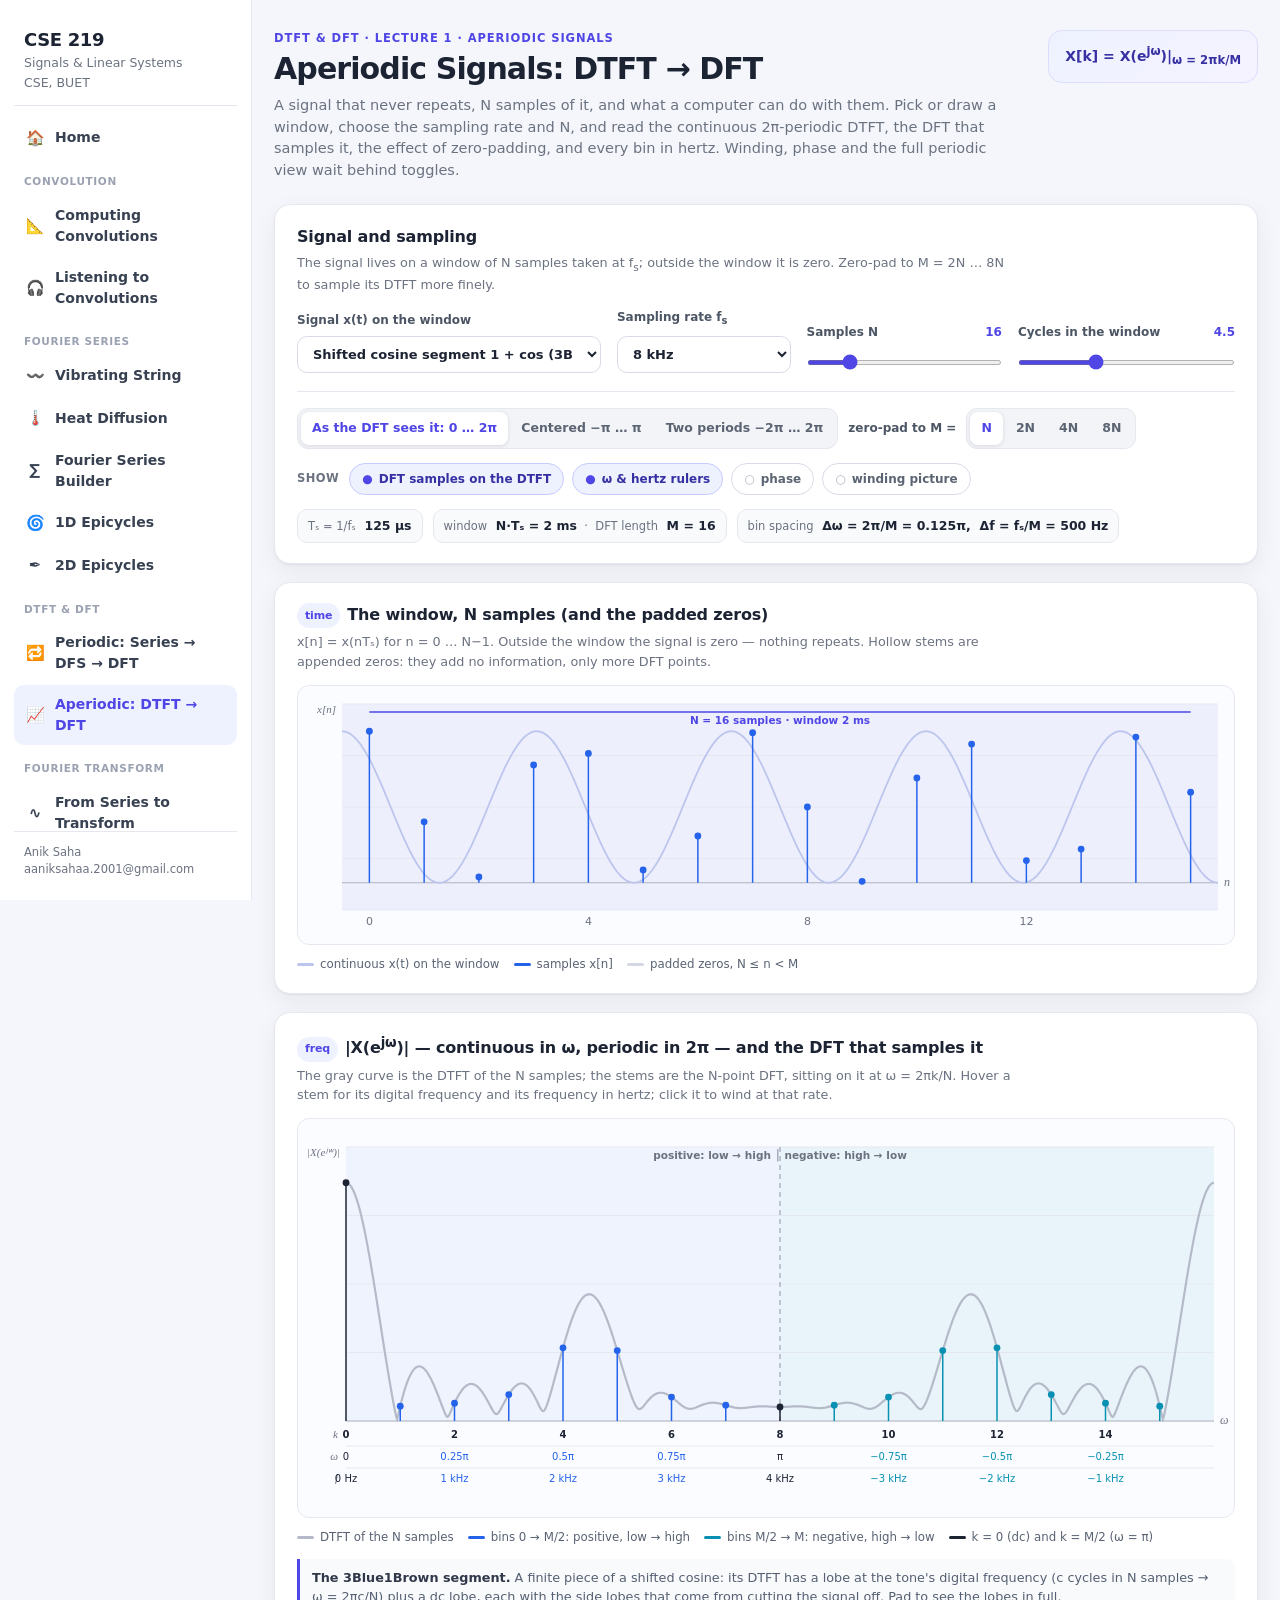
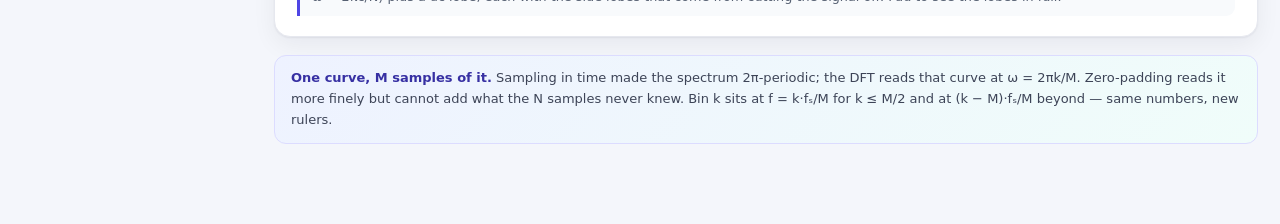
==== aperiodic-fourier.html @ 0ceb11e1 "Consolidate the DTFT & DFT demos into two labs: periodic and aperiodic - periodic-fourier.html: pres" ====
<!DOCTYPE html>
<html lang="en">
<head>
<meta charset="UTF-8" />
<meta name="viewport" content="width=device-width, initial-scale=1.0" />
<title>Aperiodic Signals: DTFT → DFT · CSE 219</title>
<link rel="icon" href="favicon.svg" type="image/svg+xml" />
<link rel="stylesheet" href="assets/site.css" />
<script src="assets/site.js" defer></script>
<script src="assets/fourier-lab.js"></script>
<style>
  :root{--violet:#4f46e5;--violet-dark:#3730a3;--violet-soft:#eef2ff;--blue:#2563eb;--cyan:#0891b2;--orange:#ea580c;--plot:#fbfcff;--radius:16px}
  .content{overflow-x:hidden}
  [hidden]{display:none!important}
  .lab{width:100%;max-width:1240px;margin:0 auto;padding:30px 22px 80px}
  .lab-header{display:flex;align-items:flex-start;justify-content:space-between;gap:24px;margin-bottom:22px}
  .eyebrow{color:var(--violet);font-size:11.5px;font-weight:800;letter-spacing:.08em;text-transform:uppercase;margin-bottom:5px}
  .lab-header h1{font-size:30px;line-height:1.15;letter-spacing:-.03em;margin:0}
  .lab-header p{color:var(--muted);font-size:14.5px;max-width:760px;margin:8px 0 0}
  .limit-pill{flex:none;background:linear-gradient(135deg,#eef2ff,#f5f3ff);color:var(--violet-dark);border:1px solid #dcdcff;border-radius:14px;padding:12px 16px;font-size:14px;font-weight:800;white-space:nowrap}
  .card{background:var(--card);border:1px solid var(--line);border-radius:var(--radius);box-shadow:var(--shadow);padding:20px 22px;margin-bottom:18px;min-width:0}
  .card-head{display:flex;justify-content:space-between;align-items:flex-start;gap:18px;margin-bottom:14px}
  .card-head h2{font-size:16px;letter-spacing:-.01em;margin:0}
  .card-head p{font-size:12.8px;color:var(--muted);margin:4px 0 0;max-width:720px}
  .step{display:inline-flex;align-items:center;justify-content:center;min-width:25px;height:25px;padding:0 8px;border-radius:999px;background:var(--violet-soft);color:var(--violet);font-size:11px;font-weight:900;margin-right:7px;vertical-align:2px}
  .controls{display:grid;grid-template-columns:1.4fr .8fr .9fr 1fr;gap:16px;align-items:end}
  .field{min-width:0}
  .field label{display:flex;justify-content:space-between;gap:8px;color:#4b5563;font-size:12px;font-weight:800;margin-bottom:7px}
  .field output{color:var(--violet);font-variant-numeric:tabular-nums}
  .field.off{visibility:hidden}
  select{width:100%;border:1px solid #d9dce6;border-radius:10px;background:#fff;color:var(--ink);font:inherit;font-size:13px;font-weight:650;padding:9px 11px;outline:none}
  select:focus{border-color:#a5b4fc;box-shadow:0 0 0 3px #eef2ff}
  input[type=range]{width:100%;height:5px;margin:8px 0;accent-color:var(--violet)}
  .control-bottom{display:flex;align-items:center;justify-content:space-between;gap:14px;border-top:1px solid var(--line);margin-top:18px;padding-top:16px;flex-wrap:wrap}
  .seg-row{display:flex;gap:10px;flex-wrap:wrap;align-items:center}
  .seg-label{font-size:12px;font-weight:800;color:#4b5563}
  .segmented{display:inline-flex;background:#f3f4f8;border:1px solid var(--line);padding:3px;border-radius:11px;gap:2px}
  .segmented button{border:0;background:transparent;color:#5b6472;font:inherit;font-size:12.5px;font-weight:800;padding:7px 11px;border-radius:8px;cursor:pointer;white-space:nowrap}
  .segmented button.active{background:#fff;color:var(--violet);box-shadow:0 1px 4px rgba(16,24,40,.12)}
  .chips{display:flex;gap:8px;flex-wrap:wrap;align-items:center}
  .chips .lbl{font-size:11.5px;font-weight:800;color:#6b7280;letter-spacing:.04em;text-transform:uppercase;margin-right:2px}
  .chip{border:1px solid #d9dce6;background:#fff;color:#5b6472;border-radius:999px;padding:6px 12px;font:inherit;font-size:12px;font-weight:800;cursor:pointer;white-space:nowrap}
  .chip::before{content:"○";margin-right:6px;color:#b0b6c4}
  .chip.on{background:var(--violet-soft);border-color:#c7cbff;color:var(--violet-dark)}
  .chip.on::before{content:"●";color:var(--violet)}
  .live-metrics{display:flex;gap:10px;flex-wrap:wrap;margin-top:14px}
  .metric{background:#f8fafc;border:1px solid var(--line);border-radius:10px;padding:7px 10px;color:var(--muted);font-size:11.5px}
  .metric b{color:var(--ink);font-size:12.5px;font-variant-numeric:tabular-nums;margin-left:5px}
  .plot-card{margin:0 0 18px}
  .plot-wrap{height:260px;background:var(--plot);border:1px solid var(--line);border-radius:12px;overflow:hidden;position:relative}
  .plot-wrap.spec{height:400px}.plot-wrap.phase{height:220px}.plot-wrap.wind{height:360px}
  canvas{display:block;width:100%;height:100%;touch-action:none}
  #specCanvas{cursor:pointer}#timeCanvas.draw{cursor:crosshair}
  .tip{position:absolute;pointer-events:none;background:#1c2333;color:#fff;font-size:11.5px;line-height:1.55;padding:8px 10px;border-radius:8px;transform:translate(-50%,-112%);white-space:nowrap;opacity:0;transition:opacity .08s}
  .legend{display:flex;flex-wrap:wrap;gap:14px;margin-top:11px;color:#596273;font-size:11.8px}
  .legend span{display:inline-flex;align-items:center;gap:6px}
  .key{width:17px;height:3px;border-radius:2px;background:var(--blue);display:inline-block}
  .key.faint{background:#bcc5ec}.key.negative{background:var(--cyan)}.key.neutral{background:#1c2333}.key.curve{background:#b4bac8}.key.zero{background:#d4d8e2}.key.centroid{background:var(--orange)}.key.angle{background:var(--violet)}
  .ring{width:11px;height:11px;border-radius:50%;border:2px solid var(--orange);display:inline-block}
  .teaching-note{background:#f8fafc;border-left:3px solid var(--violet);border-radius:0 9px 9px 0;color:#566072;font-size:12.8px;line-height:1.55;margin-top:12px;padding:9px 12px}
  .teaching-note b{color:#303849}
  .wind-controls{display:grid;grid-template-columns:1.4fr auto;gap:14px;align-items:end;margin-bottom:12px}
  .mantra{background:linear-gradient(135deg,#eef2ff,#f0fdfa);border:1px solid #dcdcff;border-radius:12px;padding:12px 16px;margin-top:4px;font-size:13px;color:#3d4457;line-height:1.6}
  .mantra b{color:var(--violet-dark)}
  @media(max-width:1080px){.controls{grid-template-columns:1fr 1fr}.plot-wrap{height:240px}.plot-wrap.spec{height:360px}.plot-wrap.wind{height:320px}.wind-controls{grid-template-columns:1fr}}
  @media(max-width:680px){.lab{padding:22px 14px 60px}.lab-header{display:block}.limit-pill{display:inline-block;margin-top:13px;white-space:normal}.lab-header h1{font-size:25px}.card{padding:17px 15px}.controls{grid-template-columns:1fr}.control-bottom{align-items:stretch;flex-direction:column}.plot-wrap{height:220px}.plot-wrap.spec{height:330px}.card-head{display:block}}
</style>
</head>
<body>
<div class="site">
  <aside class="sidebar" id="siteSidebar"></aside>
  <main class="content">
    <div class="lab">
      <header class="lab-header">
        <div>
          <div class="eyebrow">DTFT &amp; DFT · lecture 1 · aperiodic signals</div>
          <h1>Aperiodic Signals: DTFT → DFT</h1>
          <p>A signal that never repeats, N samples of it, and what a computer can do with them. Pick or draw a window, choose the sampling rate and N, and read the continuous 2π-periodic DTFT, the DFT that samples it, the effect of zero-padding, and every bin in hertz. Winding, phase and the full periodic view wait behind toggles.</p>
        </div>
        <div class="limit-pill">X[k] = X(e<sup>jω</sup>)|<sub>ω = 2πk/M</sub></div>
      </header>

      <section class="card" aria-labelledby="controlsTitle">
        <div class="card-head">
          <div><h2 id="controlsTitle">Signal and sampling</h2><p>The signal lives on a window of N samples taken at f<sub>s</sub>; outside the window it is zero. Zero-pad to M = 2N … 8N to sample its DTFT more finely.</p></div>
        </div>
        <div class="controls">
          <div class="field">
            <label for="signalSelect"><span>Signal x(t) on the window</span></label>
            <select id="signalSelect">
              <option value="cosine">Shifted cosine segment 1 + cos (3Blue1Brown)</option>
              <option value="tone">Windowed tone cos, c cycles in the window</option>
              <option value="twoClose">Two close tones, c and c + 0.7 cycles</option>
              <option value="rect">Rectangular pulse, length L</option>
              <option value="expo">Decaying exponential aⁿ</option>
              <option value="twoSided">Two-sided decay a^|n−N/2|</option>
              <option value="triangle">Triangle</option>
              <option value="sinc">Truncated ideal lowpass (sinc)</option>
              <option value="random">Random samples</option>
              <option value="custom">Custom — draw the window</option>
            </select>
          </div>
          <div class="field">
            <label for="fsSelect"><span>Sampling rate f<sub>s</sub></span></label>
            <select id="fsSelect">
              <option value="1000">1 kHz</option><option value="8000" selected>8 kHz</option><option value="16000">16 kHz</option><option value="44100">44.1 kHz</option><option value="48000">48 kHz</option>
            </select>
          </div>
          <div class="field">
            <label for="nSlider"><span>Samples N</span><output id="nOut">16</output></label>
            <input id="nSlider" type="range" min="4" max="64" step="1" value="16" />
          </div>
          <div class="field" id="paramField">
            <label for="paramSlider"><span id="paramName">—</span><output id="paramOut"></output></label>
            <input id="paramSlider" type="range" min="0" max="1" step="0.1" value="0" />
          </div>
        </div>
        <div class="control-bottom">
          <div class="seg-row">
            <div class="segmented" id="viewGroup" role="group" aria-label="Frequency range">
              <button type="button" data-value="standard">As the DFT sees it: 0 … 2π</button>
              <button type="button" data-value="centered">Centered −π … π</button>
              <button type="button" data-value="wide">Two periods −2π … 2π</button>
            </div>
            <span class="seg-label">zero-pad to M =</span>
            <div class="segmented" id="padGroup" role="group" aria-label="Zero padding">
              <button type="button" data-value="1">N</button><button type="button" data-value="2">2N</button><button type="button" data-value="4">4N</button><button type="button" data-value="8">8N</button>
            </div>
          </div>
          <div class="chips" id="chips">
            <span class="lbl">show</span>
            <button type="button" class="chip" data-toggle="samples">DFT samples on the DTFT</button>
            <button type="button" class="chip" data-toggle="rulers">ω &amp; hertz rulers</button>
            <button type="button" class="chip" data-toggle="phase">phase</button>
            <button type="button" class="chip" data-toggle="winding">winding picture</button>
          </div>
        </div>
        <div class="live-metrics" aria-live="polite">
          <div class="metric" id="tsMetric">Tₛ = 1/fₛ <b>—</b></div>
          <div class="metric" id="winMetric">window <b>—</b></div>
          <div class="metric" id="dwMetric">bin spacing <b>—</b></div>
        </div>
      </section>

      <article class="card plot-card">
        <div class="card-head">
          <div><h2><span class="step">time</span>The window, N samples (and the padded zeros)</h2><p id="timeCaption">x[n] = x(nTₛ) for n = 0 … N−1. Outside the window the signal is zero — nothing repeats. Hollow stems are appended zeros: they add no information, only more DFT points.</p></div>
        </div>
        <div class="plot-wrap"><canvas id="timeCanvas" aria-label="Aperiodic signal, its samples and padded zeros"></canvas><div class="tip" id="timeTip"></div></div>
        <div class="legend">
          <span><i class="key faint"></i> continuous x(t) on the window</span>
          <span><i class="key"></i> samples x[n]</span>
          <span><i class="key zero"></i> padded zeros, N ≤ n &lt; M</span>
        </div>
      </article>

      <article class="card plot-card">
        <div class="card-head">
          <div><h2><span class="step">freq</span>|X(e<sup>jω</sup>)| — continuous in ω, periodic in 2π — and the DFT that samples it</h2><p id="specCaption"></p></div>
        </div>
        <div class="plot-wrap spec"><canvas id="specCanvas" aria-label="DTFT magnitude with DFT samples"></canvas><div class="tip" id="specTip"></div></div>
        <div class="legend">
          <span><i class="key curve"></i> DTFT of the N samples</span>
          <span><i class="key"></i> bins 0 → M/2: positive, low → high</span>
          <span><i class="key negative"></i> bins M/2 → M: negative, high → low</span>
          <span><i class="key neutral"></i> k = 0 (dc) and k = M/2 (ω = π)</span>
          <span id="ringKey" hidden><i class="ring"></i> the original N-point bins</span>
        </div>
        <div class="teaching-note" id="specNote"></div>
      </article>

      <article class="card plot-card" id="phaseCard" hidden>
        <div class="card-head">
          <div><h2><span class="step">∠X</span>Phase ∠X(e<sup>jω</sup>)</h2><p>Principal value in (−π, π]. Jumps of 2π are wrap-around; jumps of π happen where the magnitude crosses zero. A time shift shows up as a linear slope.</p></div>
        </div>
        <div class="plot-wrap phase"><canvas id="phaseCanvas" aria-label="DTFT phase"></canvas><div class="tip" id="phaseTip"></div></div>
      </article>

      <article class="card plot-card" id="windCard" hidden>
        <div class="card-head">
          <div><h2><span class="step">wind</span>Wind the samples around the origin</h2><p>Sample n is placed at radius x[n] and turned by −ω·n: consecutive points are rotated by the same angle ω — the digital frequency. The sum of the points is X(e<sup>jω</sup>); their centroid is X(e<sup>jω</sup>)/N. Nothing repeats, so every ω gives its own value.</p></div>
        </div>
        <div class="wind-controls">
          <div class="field">
            <label for="rateSlider"><span>Winding rate ω (radians per sample)</span><output id="rateOut">0.25π</output></label>
            <input id="rateSlider" type="range" min="0" max="6.2832" step="0.01" value="0.7854" />
          </div>
          <div class="chips" id="windChips"><button type="button" class="chip on" data-toggle="wcurve">continuous curve</button></div>
        </div>
        <div class="plot-wrap wind"><canvas id="windCanvas" aria-label="Samples wound around the origin with their centroid"></canvas><div class="tip" id="windTip"></div></div>
        <div class="legend">
          <span><i class="key"></i> wound samples x[n]e<sup>−jωn</sup></span>
          <span><i class="key curve"></i> the wound continuous window</span>
          <span><i class="key angle"></i> turn per sample ω</span>
          <span><i class="key centroid"></i> centroid = X(e<sup>jω</sup>)/N</span>
        </div>
        <div class="live-metrics" aria-live="polite">
          <div class="metric" id="turnMetric">turn per sample <b>—</b></div>
          <div class="metric" id="physMetric">physical rate <b>—</b></div>
          <div class="metric" id="centroidMetric">centroid <b>—</b></div>
        </div>
        <div class="teaching-note">Click a DFT stem to wind at that bin. Slide past ω = π and the picture mirrors: a turn of more than half a circle per sample looks like a smaller turn the other way — which is why the right half of the spectrum holds the negative frequencies, and why the whole thing repeats at 2π. Picture after 3Blue1Brown, <i>But what is the Fourier Transform?</i></div>
      </article>

      <div class="mantra"><b>One curve, M samples of it.</b> Sampling in time made the spectrum 2π-periodic; the DFT reads that curve at ω = 2πk/M. Zero-padding reads it more finely but cannot add what the N samples never knew. Bin k sits at f = k·fₛ/M for k ≤ M/2 and at (k − M)·fₛ/M beyond — same numbers, new rulers.</div>

    </div>
  </main>
</div>

<script>
(function(){
  "use strict";
  const {TAU,PI,C,$,setupCanvas,line,text,dot,hollow,gridFrame,piFrac,fmtHz,fmtSec,fmtC,dft,dtft,binClass,binColor,tints,rulers,windingPlane,bindHover,bindPaint,presetTokens,bindChips,bindSegmented}=window.FL;
  const G=256;
  // Signals on the window u ∈ [0,1) (n = uN). Parameter specs drive the generic slider.
  const SIG={
    cosine:{param:{name:"Cycles in the window",min:0.5,max:12,step:0.5,val:4.5},fn:(u,c)=>1+Math.cos(TAU*c*u),
      note:`<b>The 3Blue1Brown segment.</b> A finite piece of a shifted cosine: its DTFT has a lobe at the tone's digital frequency (c cycles in N samples → ω = 2πc/N) plus a dc lobe, each with the side lobes that come from cutting the signal off. Pad to see the lobes in full.`},
    tone:{param:{name:"Cycles c in the window",min:0,max:16,step:0.1,val:3},fn:(u,c)=>Math.cos(TAU*c*u),
      note:`<b>Windowed tone.</b> With an integer number of cycles the tone lands on a bin and the DTFT's zeros land on every other bin: one clean stem per side. Make c non-integer and the bins sample the skirts instead — leakage — which zero-padding reveals in full.`},
    twoClose:{param:{name:"Cycles c of the first tone",min:0,max:16,step:0.1,val:3},fn:(u,c)=>Math.cos(TAU*c*u)+Math.cos(TAU*(c+0.7)*u),
      note:`<b>Two close tones.</b> Their lobes overlap into one bump because only N samples were taken. Zero-padding draws the bump in more detail but never splits it; only more real samples (larger N) do.`},
    rect:{param:{name:"Pulse length L (samples)",min:1,max:64,step:1,val:4},fn:(u,L,N)=>u*N<L?1:0,
      note:`<b>Rectangular pulse.</b> |X| = |sin(ωL/2)/sin(ω/2)|: a main lobe of width 4π/L and side lobes. Try the two-period view — the whole pattern repeats every 2π because e<sup>−jωn</sup> cannot tell ω from ω + 2π.`},
    expo:{param:{name:"Decay a",min:0.5,max:0.98,step:0.02,val:0.8},fn:(u,a,N)=>Math.pow(a,u*N),
      note:`<b>Decaying exponential.</b> X ≈ 1/(1 − ae<sup>−jω</sup>): lowpass, largest at ω = 0 and again near 2π (the same frequency), smallest at ω = π. Bins 0 → N/2 walk up the positive side, bins N/2 → N walk back along the folded negative side.`},
    twoSided:{param:{name:"Decay a",min:0.5,max:0.98,step:0.02,val:0.7},fn:(u,a,N)=>Math.pow(a,Math.abs(u*N-N/2)),
      note:`<b>Two-sided decay.</b> Nearly even about the middle of the window, so the phase is close to linear (the centering shift) and the magnitude is the classic bell (1 − a²)/(1 − 2a cos ω + a²).`},
    triangle:{param:null,fn:u=>1-Math.abs(2*u-1),
      note:`<b>Triangle.</b> The square of the pulse spectrum, so the side lobes fall off faster. Compare the first side lobe with the rectangular pulse.`},
    sinc:{param:{name:"Cutoff ω_c (× π)",min:0.1,max:0.9,step:0.05,val:0.4},fn:(u,wc,N)=>{const m=u*N-N/2;return Math.abs(m)<1e-9?wc:Math.sin(wc*PI*m)/(PI*m);},
      note:`<b>Truncated ideal lowpass.</b> The infinite sinc has a brick-wall spectrum; cut to N samples it ripples near the edge (Gibbs). Increase N: the transition sharpens, the overshoot stays.`},
    random:{param:null,fn:(u,_,N)=>{let s=12345+Math.floor(u*N);s=(s*1103515245+12345)%2147483648;return s/2147483648*2-1;},
      note:`<b>Random samples.</b> No structure to speak of — but still a continuous curve that the bins sample, still symmetric about ω = π because the samples are real.`},
    custom:{param:null,note:`<b>Your signal.</b> Drag on the time plot to reshape the window. Watch how a narrow feature spreads the spectrum out, and how a smooth one keeps it near dc.`},
  };
  const state={signal:"cosine",fs:8000,N:16,pad:1,view:"standard",samples:true,rulers:true,phase:false,winding:false,wcurve:true,wrate:PI/4,param:4.5,hoverK:null,hoverW:null,custom:new Float64Array(G),paintRange:null};
  const M=()=>state.N*state.pad, Ts=()=>1/state.fs;
  function xu(u){ if(u<0||u>=1)return 0; if(state.signal!=="custom"){const S=SIG[state.signal];return S.fn(u,state.param,state.N);} const f=u*G,i=Math.floor(f),t=f-i;return state.custom[i]*(1-t)+state.custom[Math.min(G-1,i+1)]*t; }
  function samples(){const x=[];for(let n=0;n<state.N;n++)x.push(xu(n/state.N));return x;}
  function range(){ if(state.paintRange)return state.paintRange; let lo=Infinity,hi=-Infinity;for(let i=0;i<=200;i++){const v=xu(i/200*(1-1e-9));lo=Math.min(lo,v);hi=Math.max(hi,v);} lo=Math.min(lo,0);hi=Math.max(hi,0);const pad=(hi-lo)*0.18||0.5;return {lo:lo-pad,hi:hi+pad}; }
  const RANGES={standard:[0,TAU],centered:[-PI,PI],wide:[-TAU,TAU]};
  const wrapW=w=>((w+PI)%TAU+TAU)%TAU-PI;

  /* ---------------- time ---------------- */
  let timeGeom=null;
  function drawTime(){
    const {ctx,w,h}=setupCanvas($("timeCanvas"));
    const N=state.N,Mlen=M(),rg=range(),p={l:44,r:16,t:18,b:34};
    const px=n=>p.l+(n+0.5)/Mlen*(w-p.l-p.r),py=v=>h-p.b-(v-rg.lo)/(rg.hi-rg.lo)*(h-p.t-p.b);
    ctx.fillStyle=C.keep;ctx.fillRect(px(-0.5),p.t,px(N-0.5)-px(-0.5),h-p.t-p.b);
    for(let i=0;i<=4;i++){const yy=p.t+i*(h-p.t-p.b)/4;line(ctx,p.l,yy,w-p.r,yy,C.grid,1);}
    const y0=py(0);line(ctx,p.l,y0,w-p.r,y0,C.axis,1.2);
    ctx.beginPath();const K=600;for(let i=0;i<=K;i++){const u=i/K*(1-1e-9);const xx=px(u*N-0.5),yy=py(xu(u));i?ctx.lineTo(xx,yy):ctx.moveTo(xx,yy);}
    ctx.strokeStyle=state.signal==="custom"?C.blue:C.blueSoft;ctx.lineWidth=state.signal==="custom"?2.2:1.8;ctx.stroke();
    const r=Math.max(1.6,Math.min(3.4,160/Mlen)),x=samples();
    for(let n=0;n<Mlen;n++){const xx=px(n);if(n<N){const yy=py(x[n]);line(ctx,xx,y0,xx,yy,C.blue,Mlen>64?1:1.5);dot(ctx,xx,yy,r,C.blue);}else hollow(ctx,xx,y0,r,C.zero,1.2);}
    const yB=p.t+8;line(ctx,px(0),yB,px(N-1),yB,C.violet,1.3);text(ctx,`N = ${N} samples · window ${fmtSec(N*Ts())}`,(px(0)+px(N-1))/2,yB+9,"center",C.violet,"600 10.5px system-ui");
    if(Mlen>N){line(ctx,px(N),yB,px(Mlen-1),yB,"#9aa3b2",1.3);text(ctx,`${Mlen-N} zeros`,(px(N)+px(Mlen-1))/2,yB+9,"center","#6b7280","600 10.5px system-ui");}
    const every=Mlen>=64?16:Mlen>=32?8:4;for(let n=0;n<Mlen;n+=every)text(ctx,String(n),px(n),h-p.b+12);
    text(ctx,"n",w-p.r+6,y0,"left",C.muted,"italic 12px Georgia");text(ctx,"x[n]",p.l-6,p.t+6,"right",C.muted,"italic 11px Georgia");
    if(state.signal==="custom")text(ctx,"drag inside the window to draw",w-p.r-6,p.t+24,"right",C.violet,"600 10.5px system-ui");
    timeGeom={px,py,rg,p,x,N,Mlen};
  }

  /* ---------------- spectrum + phase ---------------- */
  let specGeom=null,phaseGeom=null;
  function freqAxis(ctx,w,p,y0){
    const [lo,hi]=RANGES[state.view],px=v=>p.l+(v-lo)/(hi-lo)*(w-p.l-p.r);
    for(let m=Math.floor(lo/TAU)-1;m<=Math.ceil(hi/TAU);m++){
      const a=Math.max(lo,m*TAU),b=Math.min(hi,m*TAU+PI),c=Math.max(lo,m*TAU+PI),d=Math.min(hi,(m+1)*TAU);
      tints(ctx,px,p.t,y0,[[a,b,false],[c,d,true]]);
    }
    gridFrame(ctx,p,w,y0,p.t);
    [-PI,PI].forEach(v=>{if(v>lo&&v<hi)line(ctx,px(v),p.t,px(v),y0,"#8d93a3",1,[5,4]);});
    if(state.view==="wide")text(ctx,"principal interval −π … π",px(0),p.t+9,"center","#8d93a3","600 10.5px system-ui");
    else text(ctx,state.view==="standard"?"positive: low → high │ negative: high → low":"negative: high → low │ positive: low → high",(p.l+w-p.r)/2,p.t+9,"center","#6b7280","600 10.5px system-ui");
    return {px,lo,hi};
  }
  function drawSpec(){
    const {ctx,w,h}=setupCanvas($("specCanvas"));
    const N=state.N,Mlen=M(),x=samples(),wide=state.view==="wide",showStems=state.samples&&!wide,showRul=state.rulers&&showStems;
    const p={l:48,r:20,t:28,b:showRul?96:44},y0=h-p.b,ax=freqAxis(ctx,w,p,y0);
    const K=wide?1400:900,curve=[];let peak=0.01;
    for(let i=0;i<=K;i++){const w_=ax.lo+(ax.hi-ax.lo)*i/K,m=dtft(x,w_).mag;curve.push([w_,m]);peak=Math.max(peak,m);}
    const py=v=>y0-v/(peak*1.15)*(y0-p.t);
    ctx.beginPath();curve.forEach(([w_,m],i)=>{const xx=ax.px(w_),yy=py(m);i?ctx.lineTo(xx,yy):ctx.moveTo(xx,yy);});
    ctx.strokeStyle=showStems?C.curve:C.blue;ctx.lineWidth=2.2;ctx.stroke();
    const geom=[];
    if(showStems){
      const X=dft(x,Mlen);
      for(let k=0;k<Mlen;k++){
        let wk=TAU*k/Mlen;if(state.view==="centered"&&wk>=PI)wk-=TAU;
        const cls=binClass(k,Mlen),col=binColor(cls),xx=ax.px(wk),yy=py(X.mag[k]);
        line(ctx,xx,y0,xx,yy,col,Mlen>64?1:1.5);dot(ctx,xx,yy,Math.max(1.6,Math.min(3.4,130/Mlen)),col);
        if(state.pad>1&&k%state.pad===0)hollow(ctx,xx,yy,Math.max(4,Math.min(6,220/Mlen)),C.orange,1.6);
        if(state.hoverK===k){ctx.strokeStyle=C.ink;ctx.lineWidth=1.4;ctx.beginPath();ctx.arc(xx,yy,7,0,TAU);ctx.stroke();}
        if(state.winding&&Math.abs(wrapW(state.wrate-wk))<1e-6){ctx.strokeStyle=C.orange;ctx.lineWidth=1.6;ctx.beginPath();ctx.arc(xx,yy,6,0,TAU);ctx.stroke();}
        geom.push({k,kk:k>Mlen/2?k-Mlen:k,wk,x:xx,y:yy,mag:X.mag[k],cls});
      }
    }
    if(showRul){
      const every=Mlen>=64?Mlen/8:Mlen>=24?4:Mlen>=12?2:1;
      const pick=geom.filter(g=>(state.view==="standard"?g.k:g.kk+Mlen/2)%every===0||g.k===Mlen/2);
      rulers(ctx,p,w,y0,[
        {name:"k",items:pick.map(g=>({x:g.x,label:String(state.view==="centered"?g.kk:g.k).replace("-","−"),color:C.ink}))},
        {name:"ω",items:pick.map(g=>({x:g.x,label:piFrac(TAU*g.kk/Mlen),color:binColor(g.cls)}))},
        {name:"f",items:pick.map(g=>({x:g.x,label:fmtHz(g.kk*state.fs/Mlen),color:binColor(g.cls)}))},
      ]);
    } else {
      const step=PI/2;for(let v=Math.ceil(ax.lo/step)*step;v<=ax.hi+1e-9;v+=step){line(ctx,ax.px(v),y0-3,ax.px(v),y0+3,C.axis);text(ctx,piFrac(v),ax.px(v),y0+13);}
    }
    if(state.hoverW!==null&&(wide||!showStems)){const m=dtft(x,state.hoverW).mag,xx=ax.px(state.hoverW);line(ctx,xx,p.t,xx,y0,C.orange,1,[4,3]);dot(ctx,xx,py(m),4,C.orange,true);}
    text(ctx,"ω",w-p.r+6,y0,"left",C.muted,"italic 12px Georgia");text(ctx,"|X(eʲʷ)|",p.l-6,p.t+6,"right",C.muted,"italic 11px Georgia");
    specGeom={geom,ax,py,p,showStems,x};
  }
  function drawPhase(){
    if(!state.phase)return;
    const {ctx,w,h}=setupCanvas($("phaseCanvas"));
    const x=samples(),p={l:48,r:20,t:18,b:34},y0=h-p.b,ax=freqAxis(ctx,w,p,y0);
    const mid=(p.t+y0)/2,py=v=>mid-v/PI*(y0-p.t)/2*0.92;line(ctx,p.l,mid,w-p.r,mid,C.axis,1);
    [[PI,"π"],[0,"0"],[-PI,"−π"]].forEach(([v,l])=>text(ctx,l,p.l-8,py(v),"right",C.muted,"10.5px system-ui"));
    const K=state.view==="wide"?1400:900;let pen=false,prev=0,peak=0.01;const pts=[];
    for(let i=0;i<=K;i++){const w_=ax.lo+(ax.hi-ax.lo)*i/K,X=dtft(x,w_);pts.push([w_,X]);peak=Math.max(peak,X.mag);}
    ctx.beginPath();
    pts.forEach(([w_,X])=>{ if(X.mag<1e-4*peak){pen=false;return;} const ph=Math.atan2(X.im,X.re),xx=ax.px(w_),yy=py(ph); if(pen&&Math.abs(ph-prev)>PI*0.9)pen=false; pen?ctx.lineTo(xx,yy):ctx.moveTo(xx,yy);pen=true;prev=ph; });
    ctx.strokeStyle=C.blue;ctx.lineWidth=1.8;ctx.stroke();
    const step=PI/2;for(let v=Math.ceil(ax.lo/step)*step;v<=ax.hi+1e-9;v+=step){line(ctx,ax.px(v),y0-3,ax.px(v),y0+3,C.axis);text(ctx,piFrac(v),ax.px(v),y0+13);}
    text(ctx,"∠X",p.l-6,p.t+6,"right",C.muted,"italic 11px Georgia");
    phaseGeom={ax,py,p};
  }

  /* ---------------- winding ---------------- */
  let windGeom=null;
  function drawWind(){
    if(!state.winding)return;
    const {ctx,w,h}=setupCanvas($("windCanvas"));
    const N=state.N,wr=state.wrate,x=samples();
    let R=0.5;for(let i=0;i<=200;i++)R=Math.max(R,Math.abs(xu(i/200*(1-1e-9))));R*=1.12;
    const path=[];if(state.wcurve){for(let i=0;i<=700;i++){const u=i/700*(1-1e-9),v=xu(u),th=-wr*u*N;path.push({re:v*Math.cos(th),im:v*Math.sin(th)});}}
    const pts=[];let cre=0,cim=0;for(let n=0;n<N;n++){const th=-wr*n,re=x[n]*Math.cos(th),im=x[n]*Math.sin(th);pts.push({re,im,n});cre+=re;cim+=im;}
    const centroid={re:cre/N,im:cim/N};
    windGeom=windingPlane(ctx,w,h,{R,path:state.wcurve?path:null,pts,centroid,arc:wr>0?wr%TAU:null,arcLabel:"ω = "+piFrac(wr),centroidLabel:"centroid"});
    const Mlen=M(),kf=wr/TAU*Mlen,onBin=Math.abs(kf-Math.round(kf))<1e-6;
    $("turnMetric").innerHTML=`turn per sample <b>ω = ${piFrac(wr)}</b>${onBin?` &nbsp;= 2π·${Math.round(kf)}/${Mlen}: bin k = ${Math.round(kf)}`:""}`;
    $("physMetric").innerHTML=`physical rate <b>Ω = ω·fₛ = ${(wr*state.fs/1000).toFixed(2)} krad/s, &nbsp;f = ${fmtHz(wr*state.fs/TAU)}</b>`;
    $("centroidMetric").innerHTML=`centroid <b>${fmtC(centroid.re,centroid.im)}</b> &nbsp;→&nbsp; X(e<sup>jω</sup>) = N·centroid = <b>${fmtC(N*centroid.re,N*centroid.im,2)}</b>, |X| = ${(N*Math.hypot(centroid.re,centroid.im)).toFixed(2)}`;
  }

  /* ---------------- readouts ---------------- */
  function configureParam(){
    const S=SIG[state.signal],f=$("paramField");
    if(!S.param){f.classList.add("off");return;} f.classList.remove("off");
    const sl=$("paramSlider");sl.min=S.param.min;sl.max=S.param.name.includes("length")?state.N:S.param.max;sl.step=S.param.step;sl.value=state.param;$("paramName").textContent=S.param.name;
  }
  function updateReadouts(){
    const N=state.N,Mlen=M(),S=SIG[state.signal];
    $("nOut").textContent=String(N);
    if(S.param)$("paramOut").textContent=S.param.name.includes("× π")?piFrac(state.param*PI):(Number.isInteger(S.param.step)?String(state.param):state.param.toFixed(state.param%1?2:0).replace(/\.?0+$/,""));
    $("tsMetric").innerHTML=`Tₛ = 1/fₛ <b>${fmtSec(Ts())}</b>`;
    $("winMetric").innerHTML=`window <b>N·Tₛ = ${fmtSec(N*Ts())}</b> &nbsp;·&nbsp; DFT length <b>M = ${Mlen}</b>`;
    $("dwMetric").innerHTML=`bin spacing <b>Δω = 2π/M = ${piFrac(TAU/Mlen)}, &nbsp;Δf = fₛ/M = ${fmtHz(state.fs/Mlen)}</b>`;
    $("ringKey").hidden=!(state.pad>1&&state.samples&&state.view!=="wide");
    $("phaseCard").hidden=!state.phase;$("windCard").hidden=!state.winding;
    $("timeCanvas").classList.toggle("draw",state.signal==="custom");
    $("specCaption").innerHTML=state.view==="wide"?"Two full periods of the DTFT. The dashed lines mark the principal interval: everything outside it is a repeat, because e<sup>−jωn</sup> cannot tell ω from ω + 2π when n is an integer.":state.samples?(state.pad===1?"The gray curve is the DTFT of the N samples; the stems are the N-point DFT, sitting on it at ω = 2πk/N. Hover a stem for its digital frequency and its frequency in hertz; click it to wind at that rate.":`Zero-padded to M = ${Mlen}: the stems sample the <em>same</em> curve every 2π/M. Orange rings mark the bins the plain N-point DFT already had.`):"The DTFT alone — a continuous function of ω. Switch the DFT samples back on to see which of its values a computer actually gets.";
    $("specNote").innerHTML=S.note;
    $("rateOut").textContent=piFrac(state.wrate);$("rateSlider").value=state.wrate;
  }
  function drawAll(){updateReadouts();drawTime();drawSpec();drawPhase();drawWind();}

  /* ---------------- interaction ---------------- */
  bindHover($("timeCanvas"),$("timeTip"),(mx)=>{
    if(!timeGeom||state.paintRange)return null;const g=timeGeom,rect=$("timeCanvas").getBoundingClientRect();
    const n=Math.floor((mx-g.p.l)/(rect.width-g.p.l-g.p.r)*g.Mlen);if(n<0||n>=g.Mlen)return null;
    const v=n<g.N?g.x[n]:0;return {html:n<g.N?`n = ${n} &nbsp;·&nbsp; t = nTₛ = ${fmtSec(n*Ts())}<br>x[n] = ${v.toFixed(3)}`:`n = ${n} &nbsp;·&nbsp; padded zero`,x:g.px(n),y:g.py(v)};
  });
  bindPaint($("timeCanvas"),{
    enabled:()=>state.signal==="custom",
    toIndex:(mx,rect)=>{if(!timeGeom)return null;const g=timeGeom,u=((mx-g.p.l)/(rect.width-g.p.l-g.p.r)*g.Mlen)/g.N;if(u<0||u>=1)return null;return Math.floor(u*G);},
    toValue:(my,rect)=>{const g=timeGeom;if(!state.paintRange)state.paintRange=g.rg;const rg=state.paintRange,p=g.p;const v=rg.lo+(rect.height-p.b-my)/(rect.height-p.t-p.b)*(rg.hi-rg.lo);return Math.max(rg.lo,Math.min(rg.hi,v));},
    paint:(i0,i1,v0,v1)=>{const a=Math.min(i0,i1),b=Math.max(i0,i1);for(let i=a;i<=b;i++){const t=b===a?0:(i-a)/(b-a);state.custom[i]=i0<=i1?v0+(v1-v0)*t:v1+(v0-v1)*t;}drawAll();},
    done:()=>{state.paintRange=null;drawAll();},
  });
  bindHover($("specCanvas"),$("specTip"),(mx,my,rect)=>{
    if(!specGeom)return null;const g=specGeom,Mlen=M(),N=state.N;
    if(g.showStems){
      let best=null,bd=12;for(const q of g.geom){const d=Math.abs(q.x-mx);if(d<bd){bd=d;best=q;}}
      state.hoverK=best?best.k:null;drawSpec();if(!best)return null;
      const kind=best.cls==="dc"?"dc":best.cls==="nyq"?"ω = π, the highest frequency":best.cls==="pos"?"positive frequency":`negative frequency (k − M = ${best.kk})`;
      const orig=state.pad>1?(best.k%state.pad===0?`<br>also bin ${best.k/state.pad} of the plain ${N}-point DFT`:`<br>a new sample — not in the ${N}-point DFT`):"";
      return {html:`<b>k = ${best.k}</b> of M = ${Mlen} · ${kind}<br>|X[k]| = ${best.mag.toFixed(3)} = |X(e<sup>jω</sup>)| at ω<sub>k</sub><br>ω<sub>k</sub> = 2π·${best.kk}/${Mlen} = ${piFrac(TAU*best.kk/Mlen)} rad/sample<br>f = ${best.kk}·fₛ/M = ${fmtHz(best.kk*state.fs/Mlen)}${orig}`,x:best.x,y:best.y,pad:135,minY:64};
    }
    const frac=(mx-g.p.l)/(rect.width-g.p.l-g.p.r);if(frac<0||frac>1){state.hoverW=null;drawSpec();return null;}
    const w_=g.ax.lo+(g.ax.hi-g.ax.lo)*frac;state.hoverW=w_;drawSpec();const X=dtft(g.x,w_),u=wrapW(w_);
    return {html:`ω = ${piFrac(w_)} rad/sample${Math.abs(u-w_)>1e-6?` &nbsp;(same as ${piFrac(u)})`:""}<br>|X| = ${X.mag.toFixed(3)} &nbsp;·&nbsp; f = ${fmtHz(u*state.fs/TAU)}`,x:g.ax.px(w_),y:g.py(X.mag),pad:120};
  },()=>{state.hoverK=null;state.hoverW=null;drawSpec();});
  $("specCanvas").addEventListener("click",()=>{ if(state.hoverK===null||!specGeom)return;const g=specGeom.geom.find(q=>q.k===state.hoverK);if(!g)return;state.wrate=(TAU*g.k/M())%TAU;if(!state.winding){state.winding=true;syncChips();}drawAll();$("windCard").scrollIntoView({behavior:"smooth",block:"nearest"});});
  bindHover($("phaseCanvas"),$("phaseTip"),(mx,my,rect)=>{
    if(!phaseGeom)return null;const g=phaseGeom,frac=(mx-g.p.l)/(rect.width-g.p.l-g.p.r);if(frac<0||frac>1)return null;
    const w_=g.ax.lo+(g.ax.hi-g.ax.lo)*frac,X=dtft(samples(),w_),ph=Math.atan2(X.im,X.re);
    return {html:`ω = ${piFrac(w_)}<br>∠X = ${(ph*180/PI).toFixed(0)}°`,x:g.ax.px(w_),y:g.py(ph)};
  });
  bindHover($("windCanvas"),$("windTip"),(mx,my)=>{
    if(!windGeom)return null;let best=null,bd=14;for(const q of windGeom.geom){const d=Math.hypot(q.x-mx,q.y-my);if(d<bd){bd=d;best=q;}}
    if(!best)return null;return {html:`n = ${best.n} &nbsp;·&nbsp; x[n] = ${samples()[best.n].toFixed(3)}<br>turned by ω·n = ${piFrac(state.wrate*best.n)} (${(state.wrate*best.n/TAU).toFixed(2)} turns)`,x:best.x,y:best.y-4};
  });
  const syncChips=bindChips($("chips"),state,()=>drawAll());
  bindChips($("windChips"),state,()=>drawWind());
  const syncView=bindSegmented($("viewGroup"),()=>state.view,v=>{state.view=v;drawAll();});
  const syncPad=bindSegmented($("padGroup"),()=>state.pad,v=>{state.pad=Number(v);drawAll();});
  $("signalSelect").addEventListener("change",e=>selectSignal(e.target.value));
  $("fsSelect").addEventListener("change",e=>{state.fs=Number(e.target.value);drawAll();});
  $("nSlider").addEventListener("input",e=>{state.N=Number(e.target.value);const S=SIG[state.signal];if(S.param&&S.param.name.includes("length")){$("paramSlider").max=state.N;state.param=Math.min(state.param,state.N);}drawAll();});
  $("paramSlider").addEventListener("input",e=>{state.param=Number(e.target.value);drawAll();});
  $("rateSlider").addEventListener("input",e=>{state.wrate=Number(e.target.value);drawAll();});
  function selectSignal(name){
    if(name==="custom"&&state.signal!=="custom"){for(let i=0;i<G;i++)state.custom[i]=xu(i/G);}
    state.signal=name;const S=SIG[name];if(S.param){state.param=S.param.val;if(S.param.name.includes("length"))state.param=Math.min(S.param.val,state.N);}
    $("signalSelect").value=name;configureParam();drawAll();
  }
  let rt;window.addEventListener("resize",()=>{clearTimeout(rt);rt=setTimeout(drawAll,80);});

  // deep links: ?preset=cosine-winding-N36-w0.25-pad8-wide-centered-phase-nosamples-fs8000-c4.5
  for(const tok of presetTokens()){
    if(SIG[tok])state.signal=tok;
    else if(tok==="winding")state.winding=true; else if(tok==="phase")state.phase=true; else if(tok==="nosamples")state.samples=false; else if(tok==="norulers")state.rulers=false;
    else if(tok==="wide"||tok==="centered"||tok==="standard")state.view=tok;
    else if(/^N\d+$/.test(tok))state.N=Math.max(4,Math.min(64,Number(tok.slice(1))));
    else if(/^pad[1248]$/.test(tok))state.pad=Number(tok.slice(3));
    else if(/^w[\d.]+$/.test(tok))state.wrate=Number(tok.slice(1))*PI;
    else if(/^fs\d+$/.test(tok)){const v=Number(tok.slice(2));if([...$("fsSelect").options].some(o=>Number(o.value)===v))state.fs=v;}
    else if(/^c[\d.]+$/.test(tok))state.param=Number(tok.slice(1));
  }
  const S0=SIG[state.signal];if(S0.param&&!presetTokens().some(t=>/^c[\d.]+$/.test(t)))state.param=S0.param.name.includes("length")?Math.min(S0.param.val,state.N):S0.param.val;
  if(state.signal==="custom"){for(let i=0;i<G;i++)state.custom[i]=SIG.cosine.fn(i/G,4.5,state.N);}
  $("signalSelect").value=state.signal;$("fsSelect").value=String(state.fs);$("nSlider").value=state.N;
  configureParam();syncChips();syncView();syncPad();
  drawAll();
})();
</script>
</body>
</html>
---- assets/site.css ----
/* ====================================================================
   Course-site shell — shared sidebar + layout for all demo pages.
   Kept intentionally calm and neutral so the demo content stays the focus.
   ==================================================================== */
:root{
  --bg:#f4f6fb; --card:#ffffff; --ink:#1c2333; --muted:#6b7280; --line:#e6e8ef;
  --accent:#4f46e5; --accent-soft:#eef2ff;
  --shadow:0 1px 2px rgba(16,24,40,.06),0 8px 24px rgba(16,24,40,.06);
}
*{box-sizing:border-box}
html,body{margin:0;padding:0}
body{
  font-family:system-ui,-apple-system,"Segoe UI",Roboto,Helvetica,Arial,sans-serif;
  background:var(--bg); color:var(--ink); -webkit-font-smoothing:antialiased; line-height:1.5;
}

/* layout */
.site{display:flex;min-height:100vh}
.content{flex:1;min-width:0}

/* sidebar */
.sidebar{
  width:252px;flex:none;background:#fff;border-right:1px solid var(--line);
  position:sticky;top:0;height:100vh;display:flex;flex-direction:column;
  padding:20px 14px;gap:2px;
}
.brand{display:block;text-decoration:none;padding:6px 10px 12px;border-bottom:1px solid var(--line);margin-bottom:10px}
.brand .code{font-size:18px;font-weight:800;letter-spacing:-.02em;color:var(--ink)}
.brand .name{font-size:12.5px;color:var(--muted);margin-top:1px}
.nav{display:flex;flex:1;min-height:0;flex-direction:column;gap:2px;overflow-y:auto;scrollbar-width:thin;scrollbar-color:#d8dbe5 transparent}
.nav .group{font-size:10.5px;text-transform:uppercase;letter-spacing:.06em;color:#9aa1b1;font-weight:700;margin:14px 10px 4px}
.nav a{display:flex;align-items:center;gap:10px;padding:9px 11px;border-radius:10px;font-size:14px;font-weight:600;color:#374151;text-decoration:none;transition:.12s}
.nav a:hover{background:#f5f6fb}
.nav a.active{background:var(--accent-soft);color:var(--accent)}
.nav a.disabled{color:#b7bcc9;cursor:default}
.nav a.disabled:hover{background:transparent}
.nav a .ic{width:20px;text-align:center;font-size:15px;flex:none}
.nav a small{font-weight:600;color:#aab0bd;margin-left:auto;font-size:11px}
.side-foot{margin-top:auto;font-size:11.5px;color:var(--muted);padding:12px 10px 2px;border-top:1px solid var(--line)}

/* home page */
.content-inner{max-width:1000px;margin:0 auto;padding:48px 28px 80px}
.hero{margin-bottom:34px}
.hero .eyebrow{font-size:12.5px;font-weight:700;letter-spacing:.05em;text-transform:uppercase;color:var(--accent)}
.hero h1{font-size:34px;letter-spacing:-.025em;margin:8px 0 10px}
.hero-title{display:flex;align-items:center;gap:12px}
.hero-logo{width:40px;height:40px;border-radius:9px;flex:none}
.hero .lead{font-size:16.5px;color:#4b5563;max-width:640px;margin:0}
.demo-group{margin-top:30px}
.demo-group:first-of-type{margin-top:0}
.demo-group h2{font-size:12.5px;text-transform:uppercase;letter-spacing:.06em;color:#747b8c;font-weight:800;margin:0 0 12px}
.demos{display:grid;grid-template-columns:repeat(auto-fill,minmax(260px,1fr));gap:18px}
.demo-card{
  display:flex;flex-direction:column;background:var(--card);border:1px solid var(--line);
  border-radius:16px;box-shadow:var(--shadow);padding:22px;text-decoration:none;color:inherit;transition:.14s;
}
a.demo-card:hover{border-color:#c9cdfb;box-shadow:0 2px 4px rgba(16,24,40,.06),0 14px 32px rgba(79,70,229,.10);transform:translateY(-2px)}
.demo-card .demo-emoji{font-size:30px;margin-bottom:12px}
.demo-card h3{font-size:17px;margin:0 0 6px;letter-spacing:-.01em}
.demo-card p{font-size:14px;color:#5b6472;margin:0 0 16px;flex:1}
.demo-card .go{font-size:13.5px;font-weight:700;color:var(--accent)}
.demo-card.soon{opacity:.7}
.demo-card .badge-soon{font-size:11.5px;font-weight:700;color:#8a90a0;background:#f1f2f7;border-radius:999px;padding:4px 10px;align-self:flex-start}

/* mobile: sidebar becomes a horizontal top bar */
@media(max-width:860px){
  .site{flex-direction:column}
  .content{width:100vw;max-width:100vw;overflow-x:hidden}
  .sidebar{
    width:auto;height:auto;position:sticky;top:0;z-index:20;flex-direction:row;align-items:center;
    overflow-x:auto;max-width:100vw;min-width:0;padding:10px 12px;gap:8px;border-right:0;border-bottom:1px solid var(--line);
  }
  .brand{border-bottom:0;padding:0 8px 0 4px;margin-bottom:0;flex:none}
  .brand .name{display:none}
  .nav{flex:none;flex-direction:row;gap:4px;min-width:0;overflow-y:visible}
  .nav .group,.side-foot{display:none}
  .nav a{white-space:nowrap;padding:8px 10px}
  .nav a small{display:none}
  .content-inner{padding:32px 20px 60px}
  .hero h1{font-size:27px}
  .hero-logo{width:34px;height:34px;border-radius:8px}
}
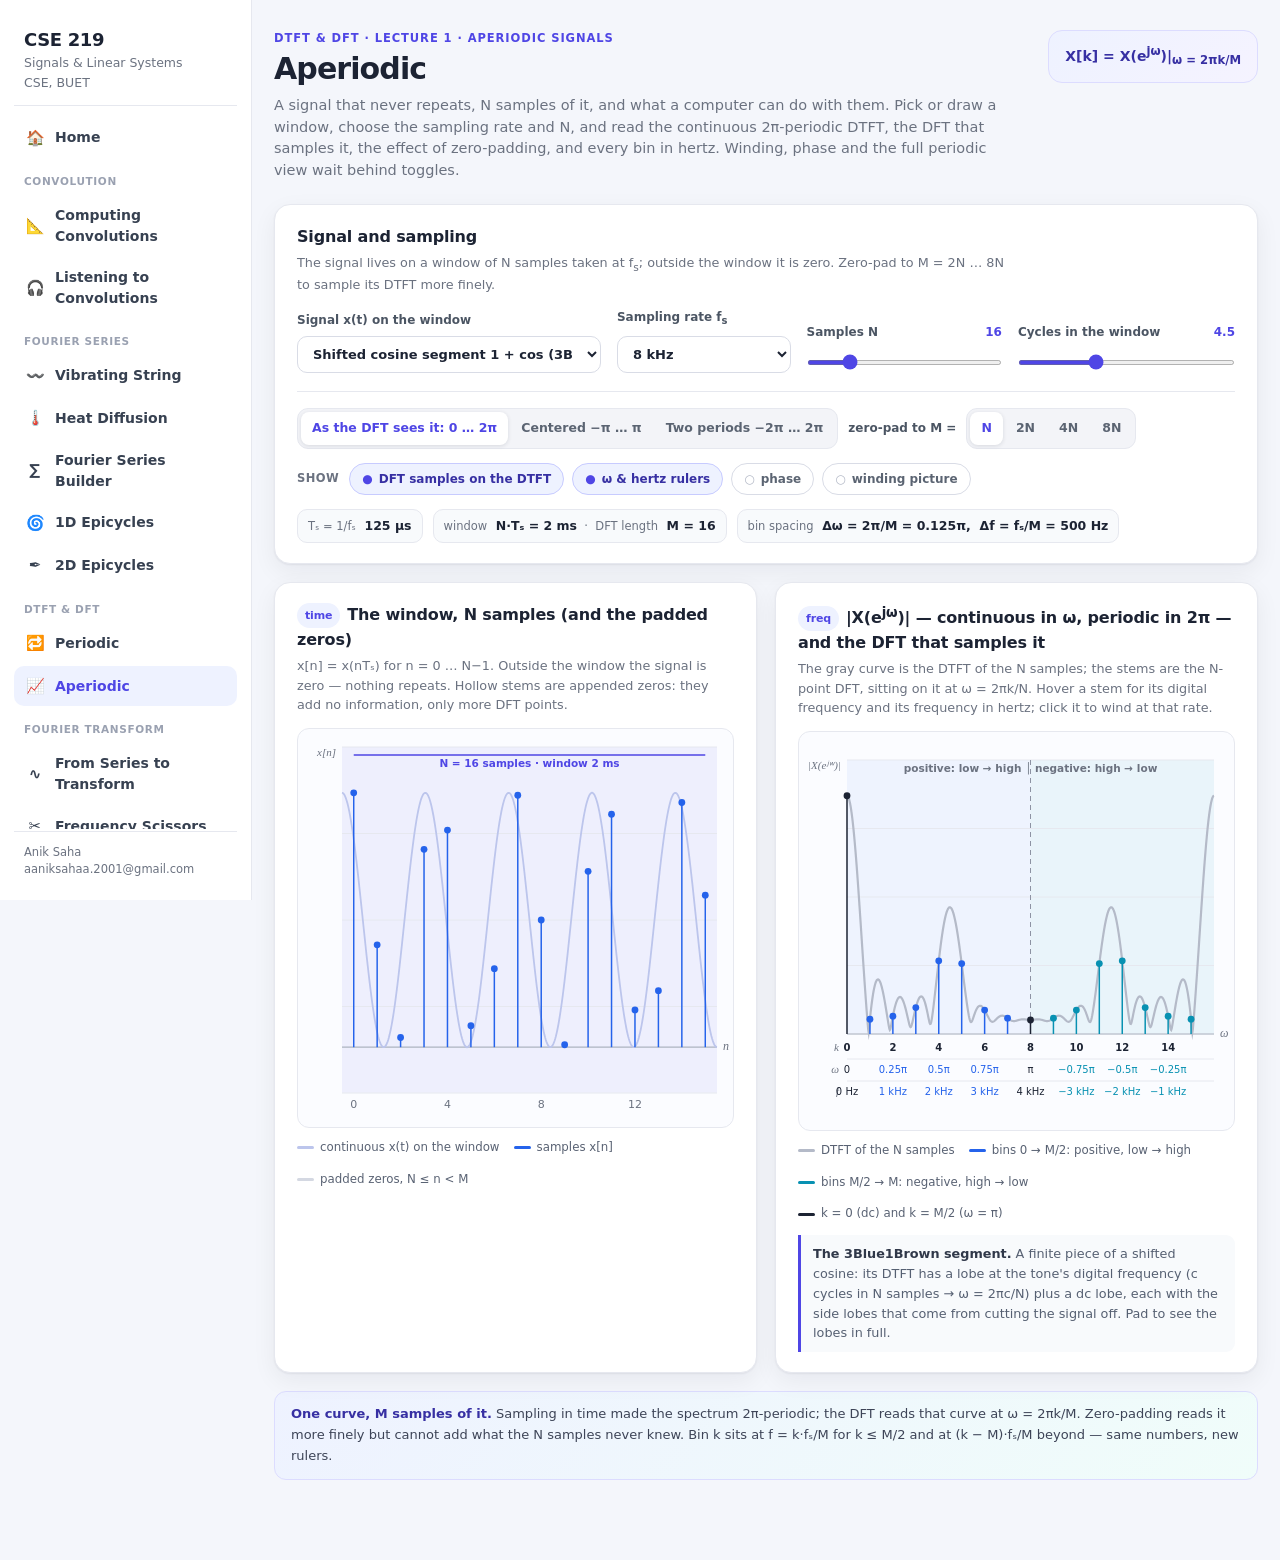
==== commit fe3d00e1: "Name the labs Periodic and Aperiodic; show time and frequency plots side by side Co-Authored-By: Cla" ====
--- a/aperiodic-fourier.html
+++ b/aperiodic-fourier.html
@@ -3,7 +3,7 @@
 <head>
 <meta charset="UTF-8" />
 <meta name="viewport" content="width=device-width, initial-scale=1.0" />
-<title>Aperiodic Signals: DTFT → DFT · CSE 219</title>
+<title>Aperiodic · CSE 219</title>
 <link rel="icon" href="favicon.svg" type="image/svg+xml" />
 <link rel="stylesheet" href="assets/site.css" />
 <script src="assets/site.js" defer></script>
@@ -47,7 +47,9 @@
   .metric{background:#f8fafc;border:1px solid var(--line);border-radius:10px;padding:7px 10px;color:var(--muted);font-size:11.5px}
   .metric b{color:var(--ink);font-size:12.5px;font-variant-numeric:tabular-nums;margin-left:5px}
   .plot-card{margin:0 0 18px}
-  .plot-wrap{height:260px;background:var(--plot);border:1px solid var(--line);border-radius:12px;overflow:hidden;position:relative}
+  .plots{display:grid;grid-template-columns:1fr 1fr;gap:18px;margin-bottom:18px}
+  .plots .plot-card{margin:0}
+  .plot-wrap{height:400px;background:var(--plot);border:1px solid var(--line);border-radius:12px;overflow:hidden;position:relative}
   .plot-wrap.spec{height:400px}.plot-wrap.phase{height:220px}.plot-wrap.wind{height:360px}
   canvas{display:block;width:100%;height:100%;touch-action:none}
   #specCanvas{cursor:pointer}#timeCanvas.draw{cursor:crosshair}
@@ -62,7 +64,7 @@
   .wind-controls{display:grid;grid-template-columns:1.4fr auto;gap:14px;align-items:end;margin-bottom:12px}
   .mantra{background:linear-gradient(135deg,#eef2ff,#f0fdfa);border:1px solid #dcdcff;border-radius:12px;padding:12px 16px;margin-top:4px;font-size:13px;color:#3d4457;line-height:1.6}
   .mantra b{color:var(--violet-dark)}
-  @media(max-width:1080px){.controls{grid-template-columns:1fr 1fr}.plot-wrap{height:240px}.plot-wrap.spec{height:360px}.plot-wrap.wind{height:320px}.wind-controls{grid-template-columns:1fr}}
+  @media(max-width:1080px){.controls{grid-template-columns:1fr 1fr}.plots{grid-template-columns:1fr}.plot-wrap{height:300px}.plot-wrap.spec{height:360px}.plot-wrap.wind{height:320px}.wind-controls{grid-template-columns:1fr}}
   @media(max-width:680px){.lab{padding:22px 14px 60px}.lab-header{display:block}.limit-pill{display:inline-block;margin-top:13px;white-space:normal}.lab-header h1{font-size:25px}.card{padding:17px 15px}.controls{grid-template-columns:1fr}.control-bottom{align-items:stretch;flex-direction:column}.plot-wrap{height:220px}.plot-wrap.spec{height:330px}.card-head{display:block}}
 </style>
 </head>
@@ -74,7 +76,7 @@
       <header class="lab-header">
         <div>
           <div class="eyebrow">DTFT &amp; DFT · lecture 1 · aperiodic signals</div>
-          <h1>Aperiodic Signals: DTFT → DFT</h1>
+          <h1>Aperiodic</h1>
           <p>A signal that never repeats, N samples of it, and what a computer can do with them. Pick or draw a window, choose the sampling rate and N, and read the continuous 2π-periodic DTFT, the DFT that samples it, the effect of zero-padding, and every bin in hertz. Winding, phase and the full periodic view wait behind toggles.</p>
         </div>
         <div class="limit-pill">X[k] = X(e<sup>jω</sup>)|<sub>ω = 2πk/M</sub></div>
@@ -142,6 +144,7 @@
         </div>
       </section>
 
+      <section class="plots">
       <article class="card plot-card">
         <div class="card-head">
           <div><h2><span class="step">time</span>The window, N samples (and the padded zeros)</h2><p id="timeCaption">x[n] = x(nTₛ) for n = 0 … N−1. Outside the window the signal is zero — nothing repeats. Hollow stems are appended zeros: they add no information, only more DFT points.</p></div>
@@ -168,6 +171,8 @@
         </div>
         <div class="teaching-note" id="specNote"></div>
       </article>
+
+      </section>
 
       <article class="card plot-card" id="phaseCard" hidden>
         <div class="card-head">
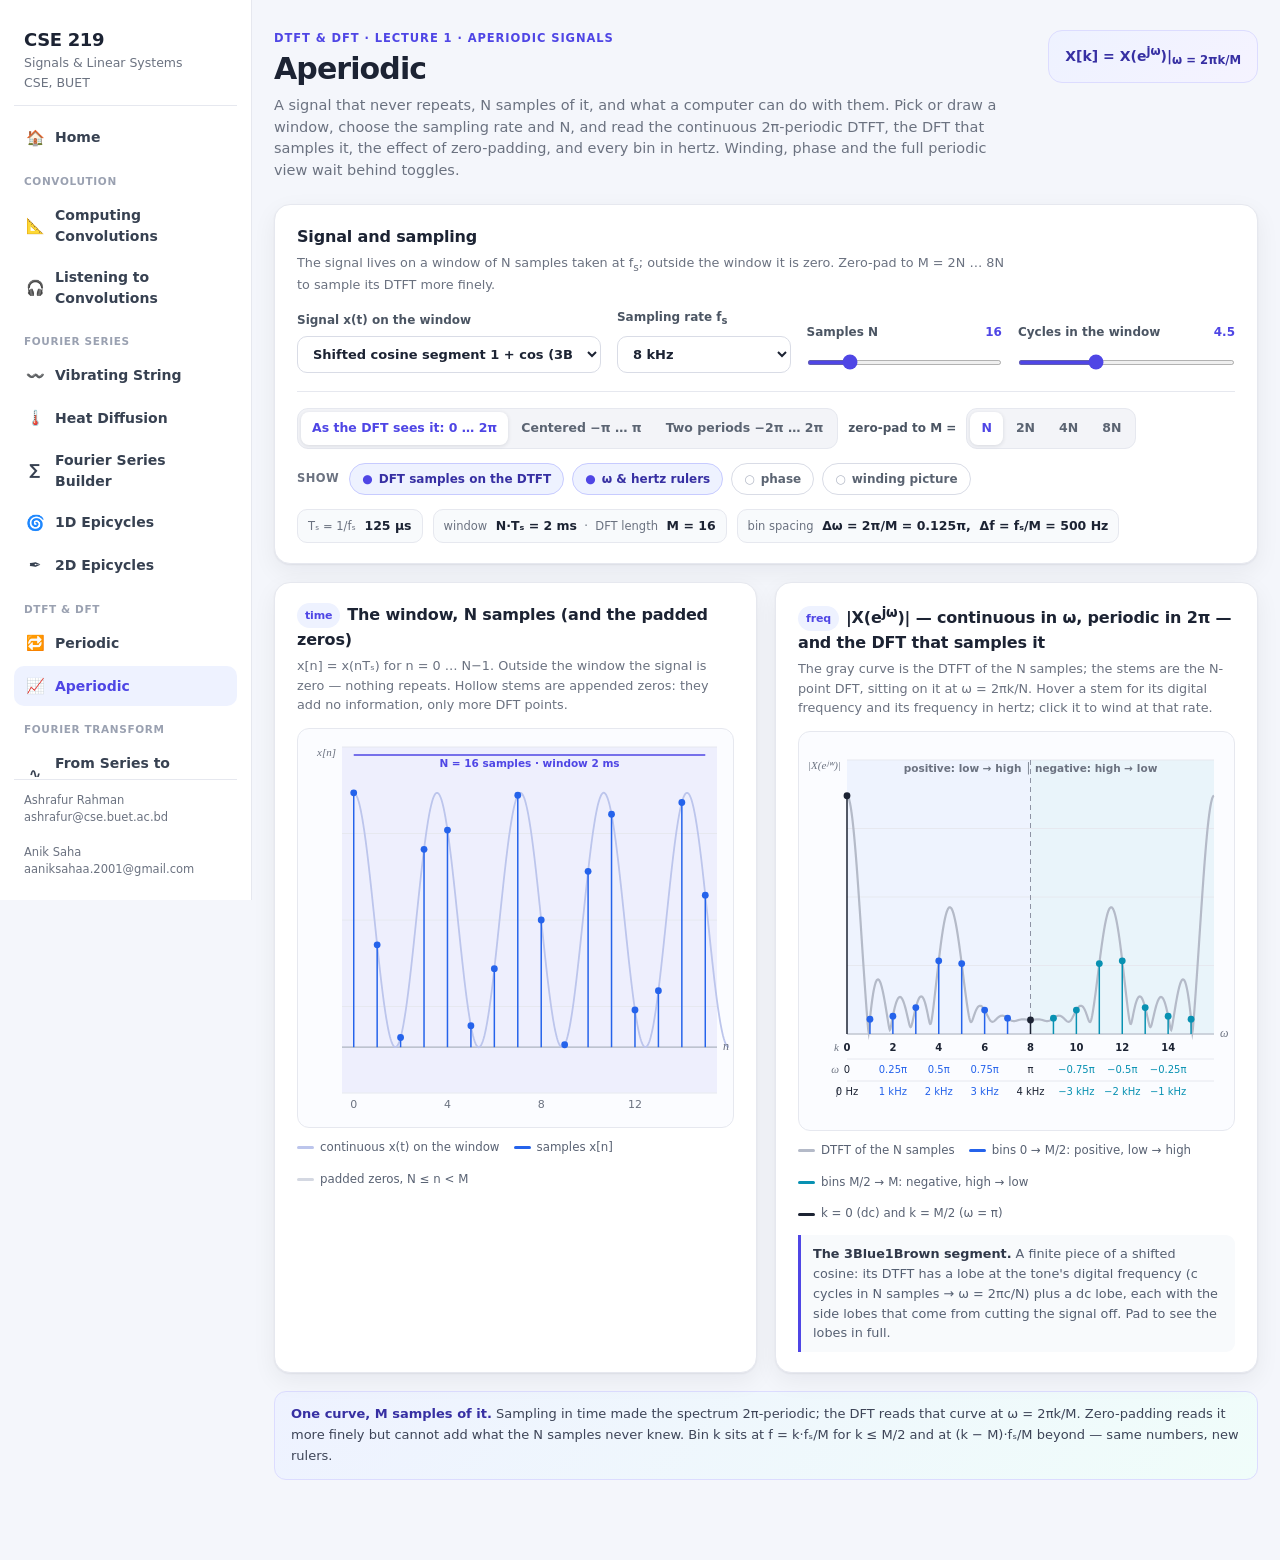
==== commit 9e1b45de: "Aperiodic lab: align the continuous curve with the sample stems Co-Authored-By: Claude Fable 5 <nore" ====
--- a/aperiodic-fourier.html
+++ b/aperiodic-fourier.html
@@ -257,7 +257,7 @@
     ctx.fillStyle=C.keep;ctx.fillRect(px(-0.5),p.t,px(N-0.5)-px(-0.5),h-p.t-p.b);
     for(let i=0;i<=4;i++){const yy=p.t+i*(h-p.t-p.b)/4;line(ctx,p.l,yy,w-p.r,yy,C.grid,1);}
     const y0=py(0);line(ctx,p.l,y0,w-p.r,y0,C.axis,1.2);
-    ctx.beginPath();const K=600;for(let i=0;i<=K;i++){const u=i/K*(1-1e-9);const xx=px(u*N-0.5),yy=py(xu(u));i?ctx.lineTo(xx,yy):ctx.moveTo(xx,yy);}
+    ctx.beginPath();const K=600;for(let i=0;i<=K;i++){const u=i/K*(1-1e-9);const xx=px(u*N),yy=py(xu(u));i?ctx.lineTo(xx,yy):ctx.moveTo(xx,yy);}
     ctx.strokeStyle=state.signal==="custom"?C.blue:C.blueSoft;ctx.lineWidth=state.signal==="custom"?2.2:1.8;ctx.stroke();
     const r=Math.max(1.6,Math.min(3.4,160/Mlen)),x=samples();
     for(let n=0;n<Mlen;n++){const xx=px(n);if(n<N){const yy=py(x[n]);line(ctx,xx,y0,xx,yy,C.blue,Mlen>64?1:1.5);dot(ctx,xx,yy,r,C.blue);}else hollow(ctx,xx,y0,r,C.zero,1.2);}
@@ -383,7 +383,7 @@
   });
   bindPaint($("timeCanvas"),{
     enabled:()=>state.signal==="custom",
-    toIndex:(mx,rect)=>{if(!timeGeom)return null;const g=timeGeom,u=((mx-g.p.l)/(rect.width-g.p.l-g.p.r)*g.Mlen)/g.N;if(u<0||u>=1)return null;return Math.floor(u*G);},
+    toIndex:(mx,rect)=>{if(!timeGeom)return null;const g=timeGeom,u=(((mx-g.p.l)/(rect.width-g.p.l-g.p.r)*g.Mlen)-0.5)/g.N;if(u<0||u>=1)return null;return Math.floor(u*G);},
     toValue:(my,rect)=>{const g=timeGeom;if(!state.paintRange)state.paintRange=g.rg;const rg=state.paintRange,p=g.p;const v=rg.lo+(rect.height-p.b-my)/(rect.height-p.t-p.b)*(rg.hi-rg.lo);return Math.max(rg.lo,Math.min(rg.hi,v));},
     paint:(i0,i1,v0,v1)=>{const a=Math.min(i0,i1),b=Math.max(i0,i1);for(let i=a;i<=b;i++){const t=b===a?0:(i-a)/(b-a);state.custom[i]=i0<=i1?v0+(v1-v0)*t:v1+(v0-v1)*t;}drawAll();},
     done:()=>{state.paintRange=null;drawAll();},
